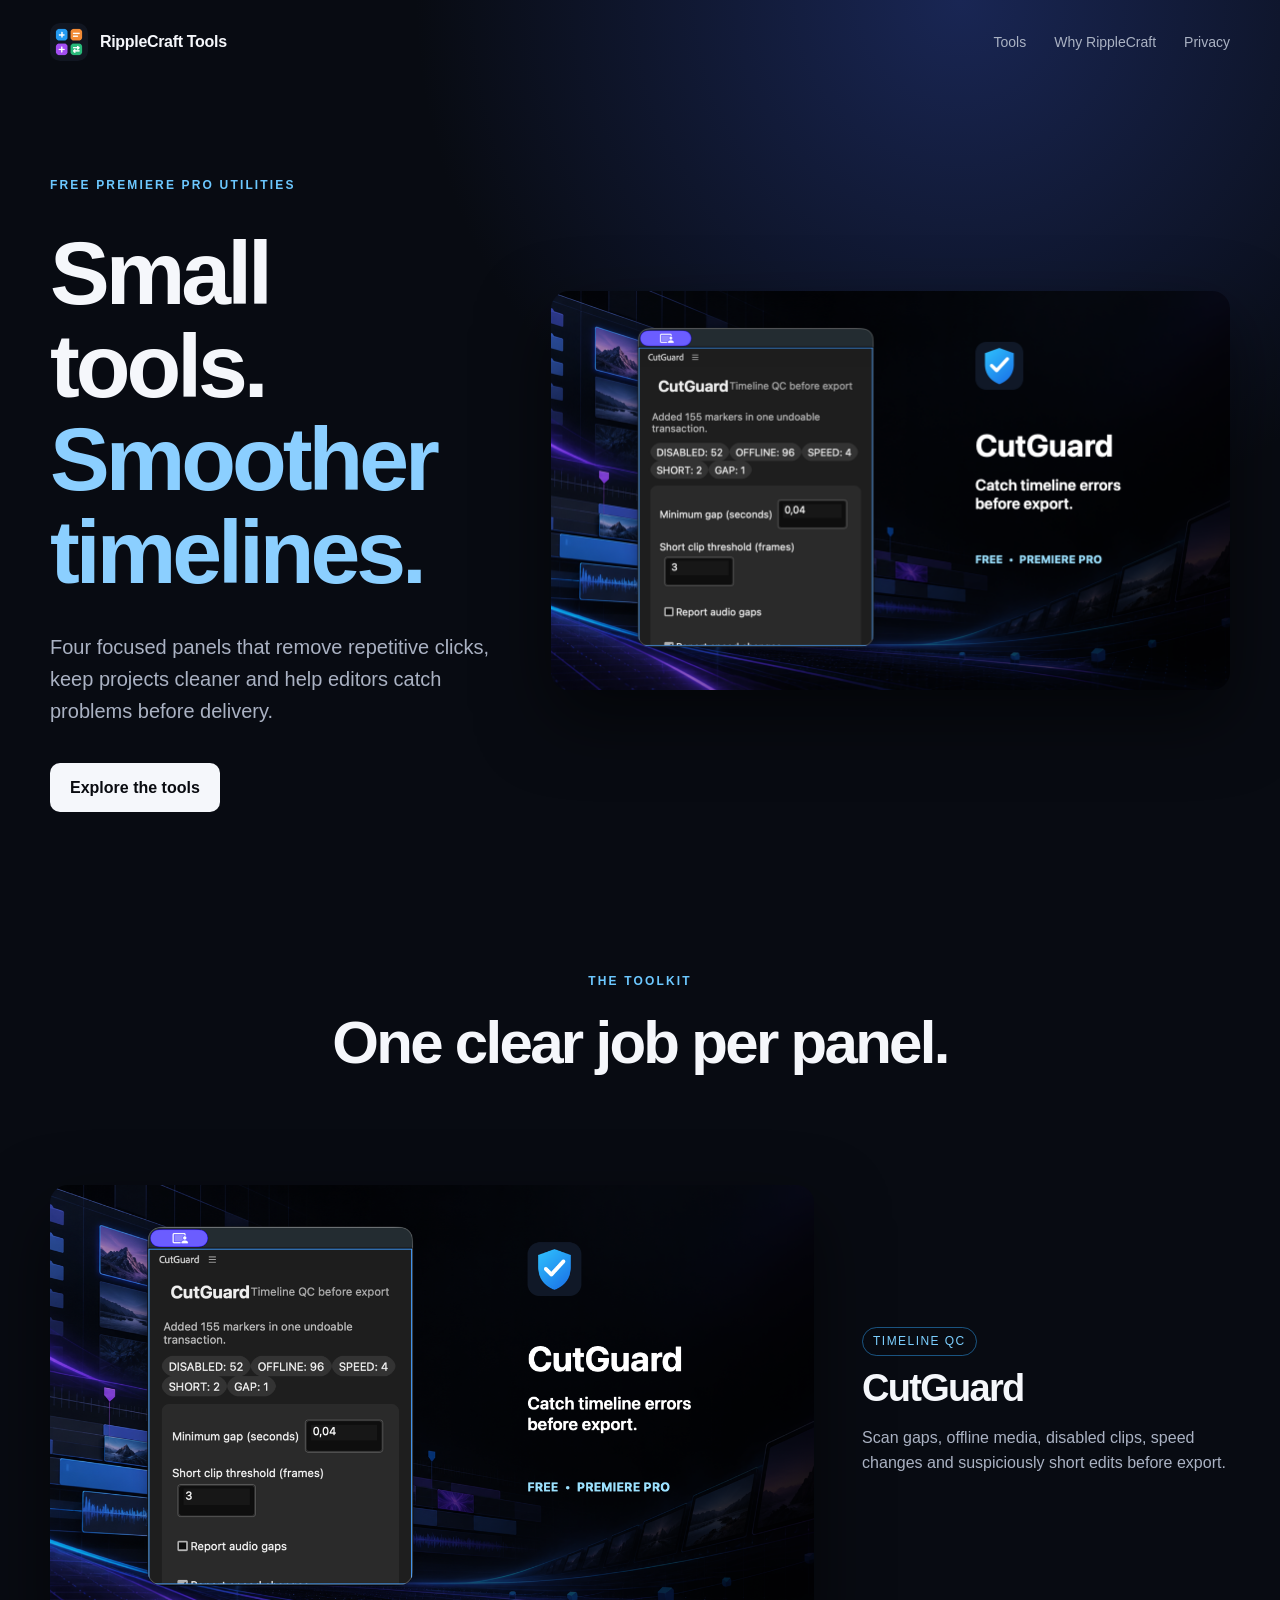
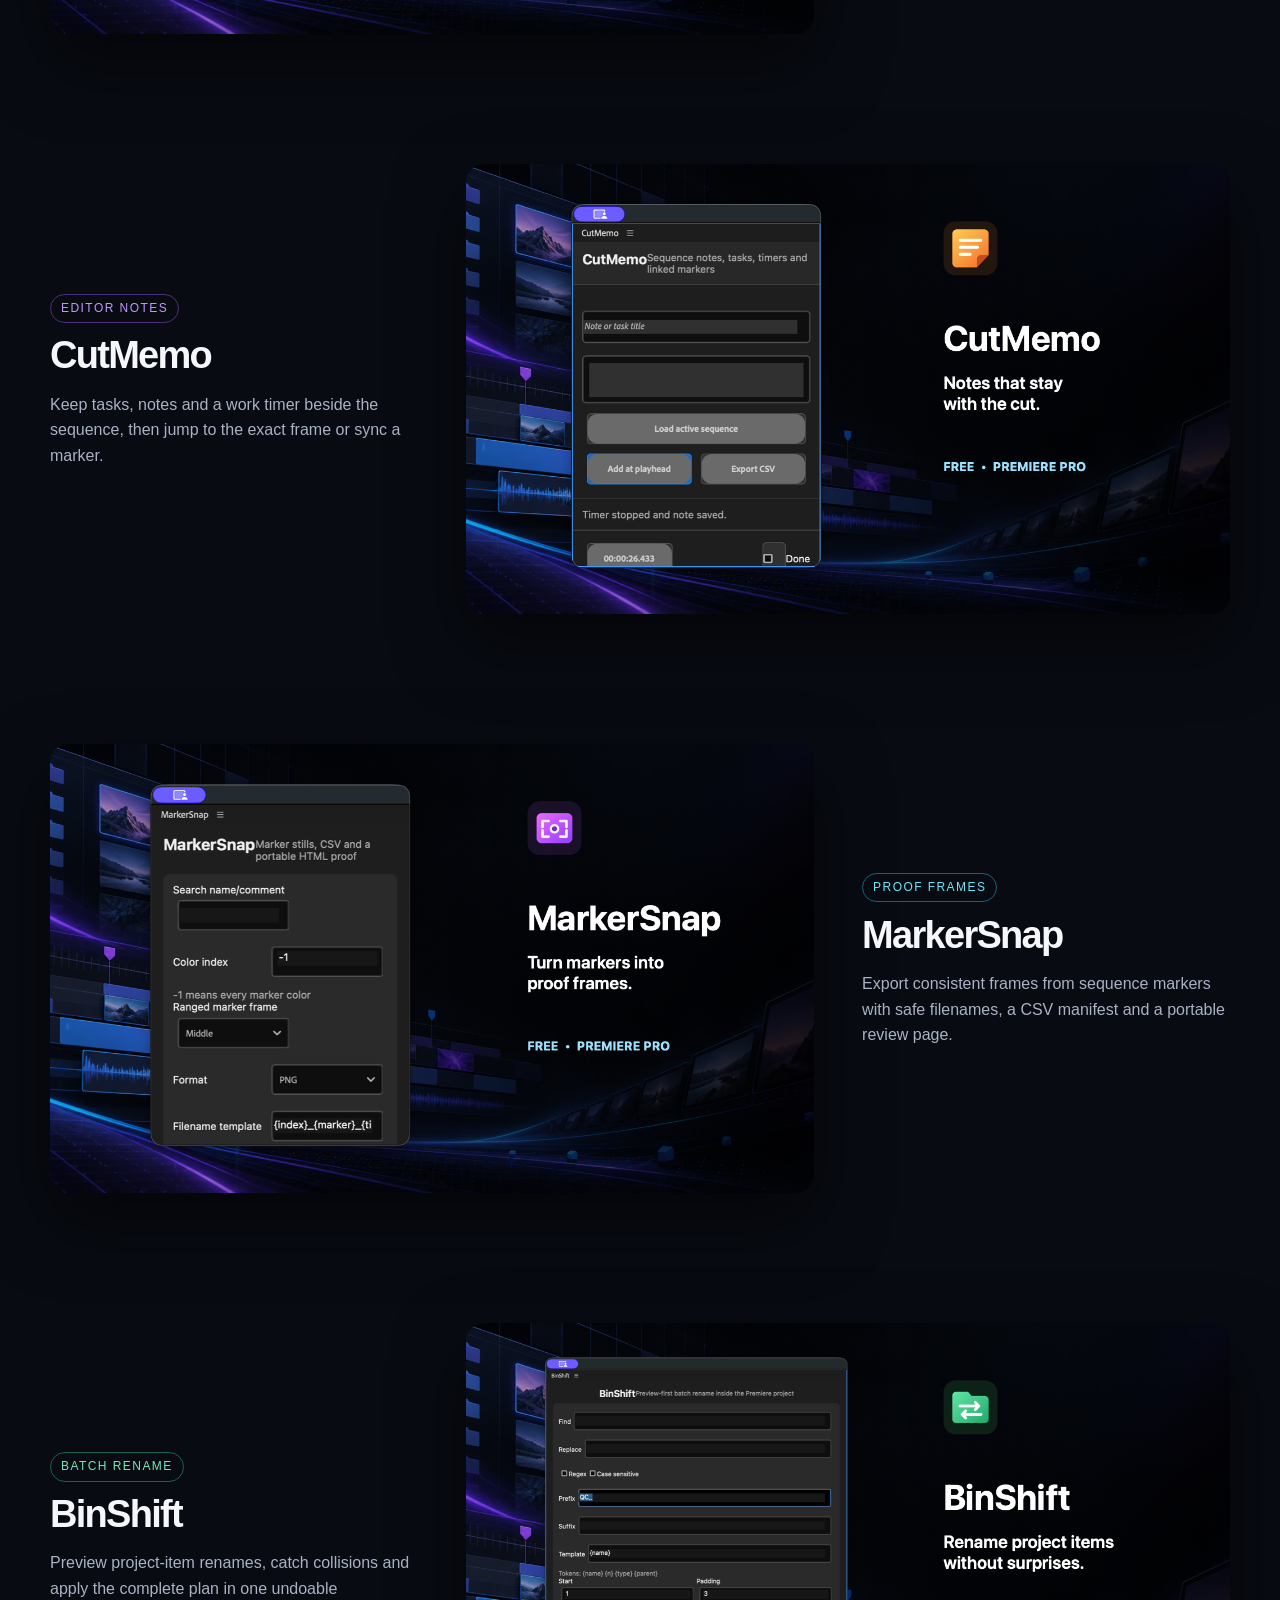
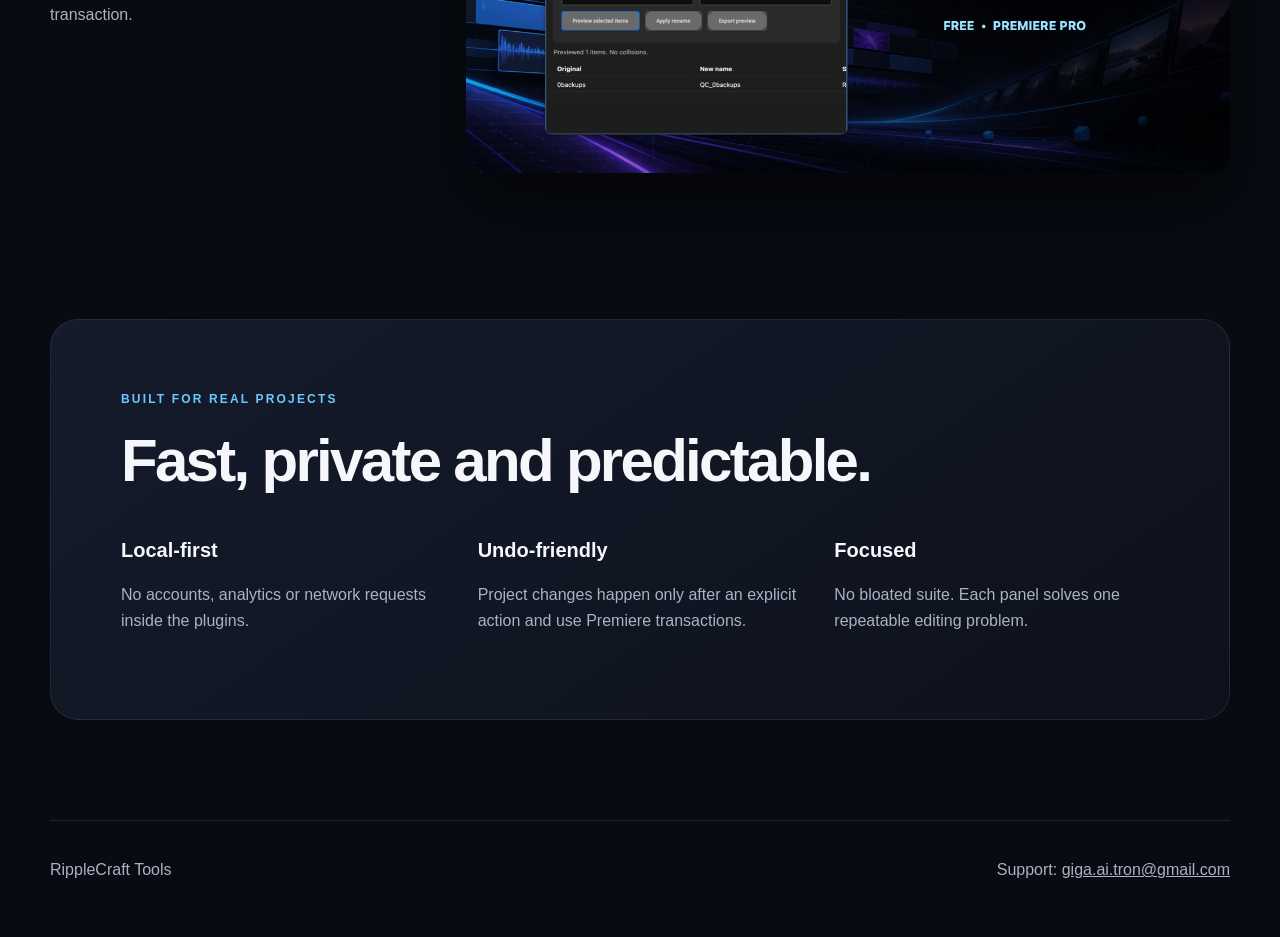
==== index.html @ ba37f42d "Launch RippleCraft Tools website" ====
<!doctype html>
<html lang="en">
<head>
  <meta charset="utf-8">
  <meta name="viewport" content="width=device-width, initial-scale=1">
  <meta name="description" content="RippleCraft Tools makes focused, free, local-first utilities for Adobe Premiere Pro editors.">
  <title>RippleCraft Tools | Small tools. Smoother timelines.</title>
  <link rel="stylesheet" href="styles.css">
</head>
<body>
  <header class="nav">
    <a class="brand" href="#top"><img src="assets/publisher-logo.png" alt="RippleCraft Tools logo"><span>RippleCraft Tools</span></a>
    <nav><a href="#tools">Tools</a><a href="#principles">Why RippleCraft</a><a href="privacy.html">Privacy</a></nav>
  </header>

  <main id="top">
    <section class="hero">
      <div class="hero-copy">
        <div class="eyebrow">FREE PREMIERE PRO UTILITIES</div>
        <h1>Small tools.<br><span>Smoother timelines.</span></h1>
        <p>Four focused panels that remove repetitive clicks, keep projects cleaner and help editors catch problems before delivery.</p>
        <a class="button" href="#tools">Explore the tools</a>
      </div>
      <div class="hero-art"><img src="assets/cutguard-hero.png" alt="CutGuard running inside Premiere Pro"></div>
    </section>

    <section id="tools" class="tools">
      <div class="section-heading"><div class="eyebrow">THE TOOLKIT</div><h2>One clear job per panel.</h2></div>
      <article class="card"><img src="assets/cutguard-hero.png" alt="CutGuard interface"><div><span class="pill">Timeline QC</span><h3>CutGuard</h3><p>Scan gaps, offline media, disabled clips, speed changes and suspiciously short edits before export.</p></div></article>
      <article class="card reverse"><img src="assets/cutmemo-hero.png" alt="CutMemo interface"><div><span class="pill violet">Editor notes</span><h3>CutMemo</h3><p>Keep tasks, notes and a work timer beside the sequence, then jump to the exact frame or sync a marker.</p></div></article>
      <article class="card"><img src="assets/markersnap-hero.png" alt="MarkerSnap interface"><div><span class="pill cyan">Proof frames</span><h3>MarkerSnap</h3><p>Export consistent frames from sequence markers with safe filenames, a CSV manifest and a portable review page.</p></div></article>
      <article class="card reverse"><img src="assets/binshift-hero.png" alt="BinShift interface"><div><span class="pill green">Batch rename</span><h3>BinShift</h3><p>Preview project-item renames, catch collisions and apply the complete plan in one undoable transaction.</p></div></article>
    </section>

    <section id="principles" class="principles">
      <div><div class="eyebrow">BUILT FOR REAL PROJECTS</div><h2>Fast, private and predictable.</h2></div>
      <div class="principle-grid">
        <div><strong>Local-first</strong><p>No accounts, analytics or network requests inside the plugins.</p></div>
        <div><strong>Undo-friendly</strong><p>Project changes happen only after an explicit action and use Premiere transactions.</p></div>
        <div><strong>Focused</strong><p>No bloated suite. Each panel solves one repeatable editing problem.</p></div>
      </div>
    </section>
  </main>

  <footer><span>RippleCraft Tools</span><span>Support: <a href="mailto:giga.ai.tron@gmail.com">giga.ai.tron@gmail.com</a></span></footer>
</body>
</html>
---- styles.css ----
:root { color-scheme: dark; --bg:#080b12; --panel:#111624; --ink:#f5f7fb; --muted:#aab2c3; --blue:#30a8ff; --violet:#9f54f5; --green:#2bc68b; }
* { box-sizing:border-box; }
html { scroll-behavior:smooth; }
body { margin:0; background:radial-gradient(circle at 75% 0%,#192654 0,transparent 34rem),var(--bg); color:var(--ink); font:16px/1.6 -apple-system,BlinkMacSystemFont,"Segoe UI",sans-serif; }
a { color:inherit; }
.nav { width:min(1180px,calc(100% - 40px)); margin:auto; height:84px; display:flex; align-items:center; justify-content:space-between; }
.brand { display:flex; gap:12px; align-items:center; text-decoration:none; font-weight:750; letter-spacing:-.02em; }
.brand img { width:38px; height:38px; border-radius:10px; }
nav { display:flex; gap:28px; }
nav a { text-decoration:none; color:var(--muted); font-size:14px; }
main { width:min(1180px,calc(100% - 40px)); margin:auto; }
.hero { padding:92px 0 70px; display:grid; grid-template-columns:.8fr 1.2fr; align-items:center; gap:48px; }
.eyebrow { color:#6cc8ff; font-size:12px; font-weight:800; letter-spacing:.18em; }
h1,h2,h3 { line-height:1.04; letter-spacing:-.045em; margin:.35em 0; }
h1 { font-size:clamp(52px,7vw,92px); }
h1 span { color:#8bcfff; }
h2 { font-size:clamp(36px,5vw,60px); }
h3 { font-size:38px; }
.hero p { color:var(--muted); max-width:560px; font-size:20px; }
.button { display:inline-block; margin-top:16px; padding:12px 20px; border-radius:10px; background:var(--ink); color:#090b10; font-weight:750; text-decoration:none; }
.hero-art img,.card img { width:100%; border-radius:18px; box-shadow:0 28px 70px #0008; }
.section-heading { text-align:center; padding:90px 0 45px; }
.card { display:grid; grid-template-columns:1.35fr .65fr; gap:48px; align-items:center; padding:44px 0 86px; }
.card.reverse { grid-template-columns:.65fr 1.35fr; }
.card.reverse img { order:2; }
.card p,.principles p,.legal p { color:var(--muted); }
.pill { display:inline-block; padding:4px 10px; border:1px solid #30a8ff77; border-radius:999px; color:#7ccfff; font-size:12px; text-transform:uppercase; letter-spacing:.12em; }
.pill.violet { color:#c595ff; border-color:#9f54f577; }.pill.cyan { color:#6ee7f7; border-color:#2dc6df77; }.pill.green { color:#72eab7; border-color:#2bc68b77; }
.principles { margin:60px 0 100px; padding:70px; background:linear-gradient(145deg,#141b2b,#0d111b); border:1px solid #ffffff14; border-radius:28px; }
.principle-grid { display:grid; grid-template-columns:repeat(3,1fr); gap:32px; margin-top:42px; }
.principle-grid strong { font-size:20px; }
footer { width:min(1180px,calc(100% - 40px)); margin:auto; padding:36px 0 54px; border-top:1px solid #ffffff18; display:flex; justify-content:space-between; color:var(--muted); }
.legal main { max-width:760px; padding:100px 0; }.legal h1 { font-size:58px; }.legal p { font-size:19px; }
@media (max-width:800px) { nav { display:none; }.hero,.card,.card.reverse { grid-template-columns:1fr; }.card.reverse img { order:0; }.hero { padding-top:54px; }.principles { padding:36px; }.principle-grid { grid-template-columns:1fr; } footer { flex-direction:column; gap:8px; } }
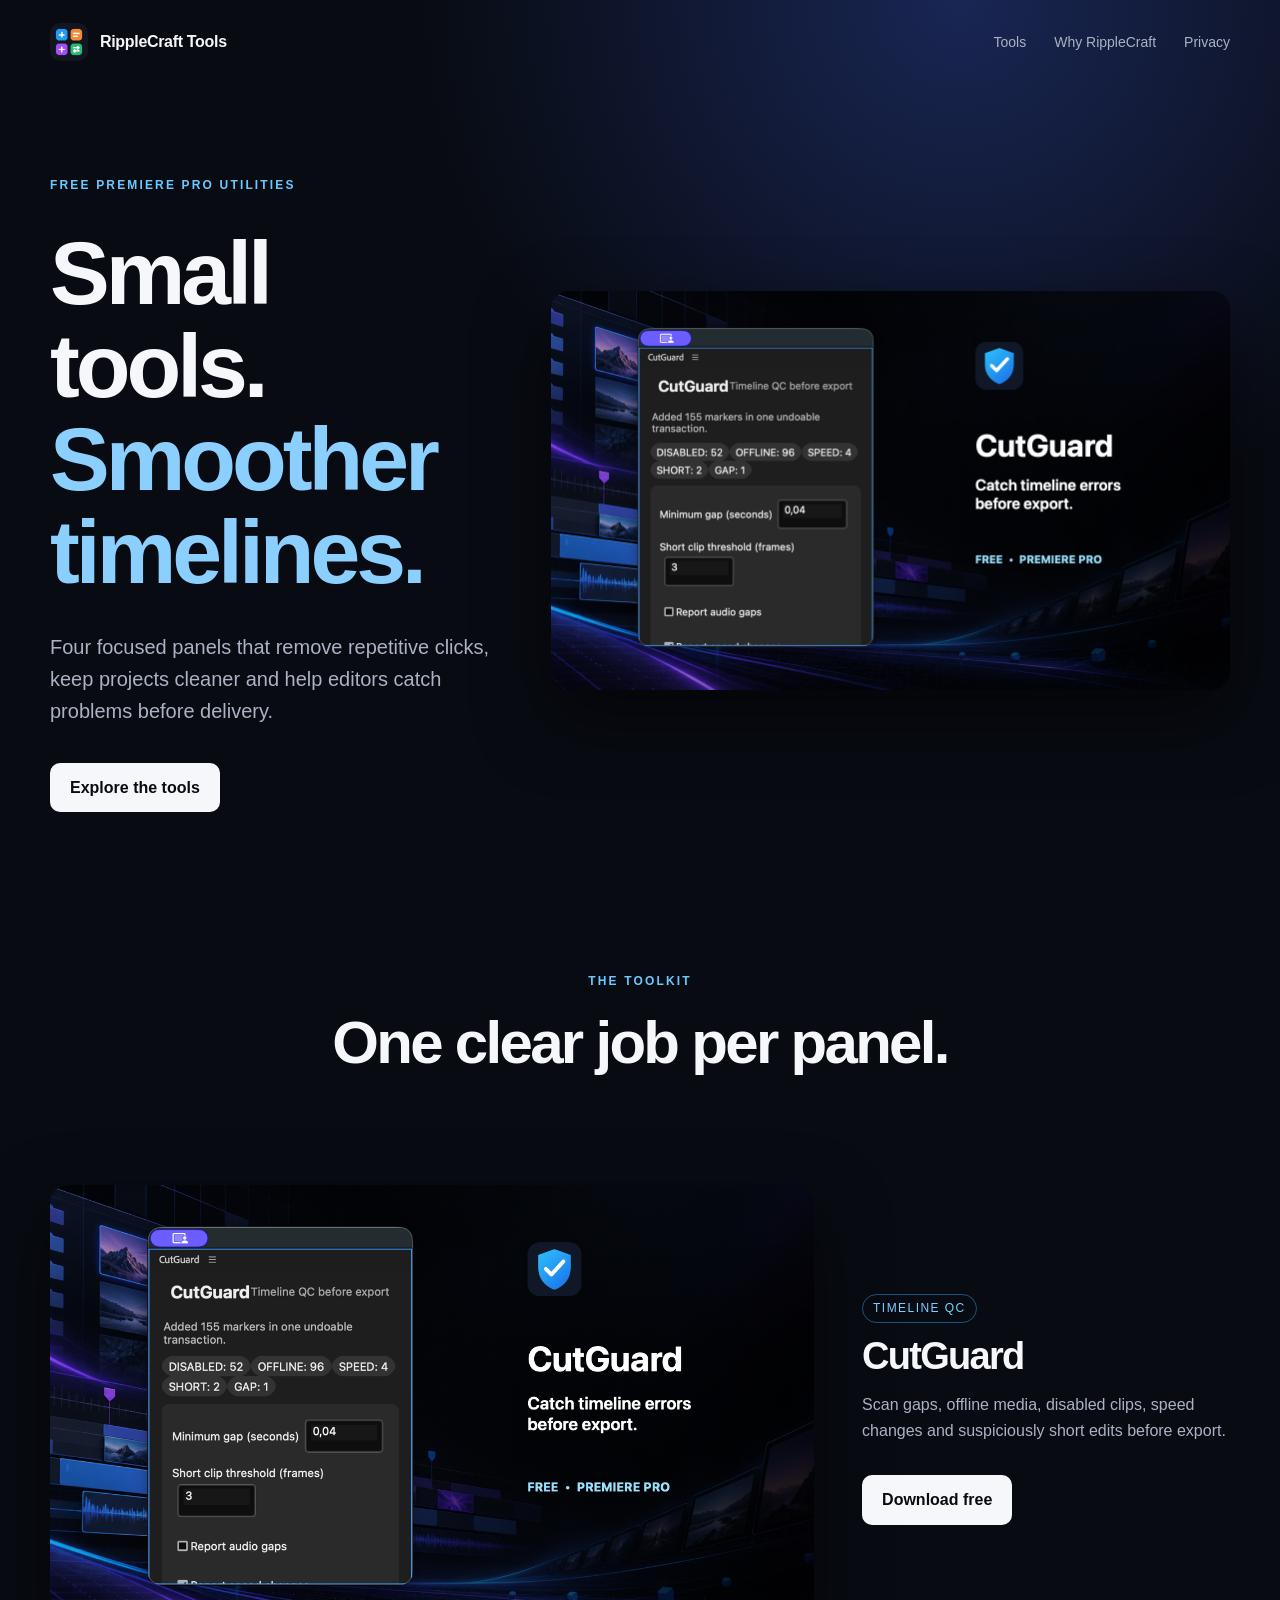
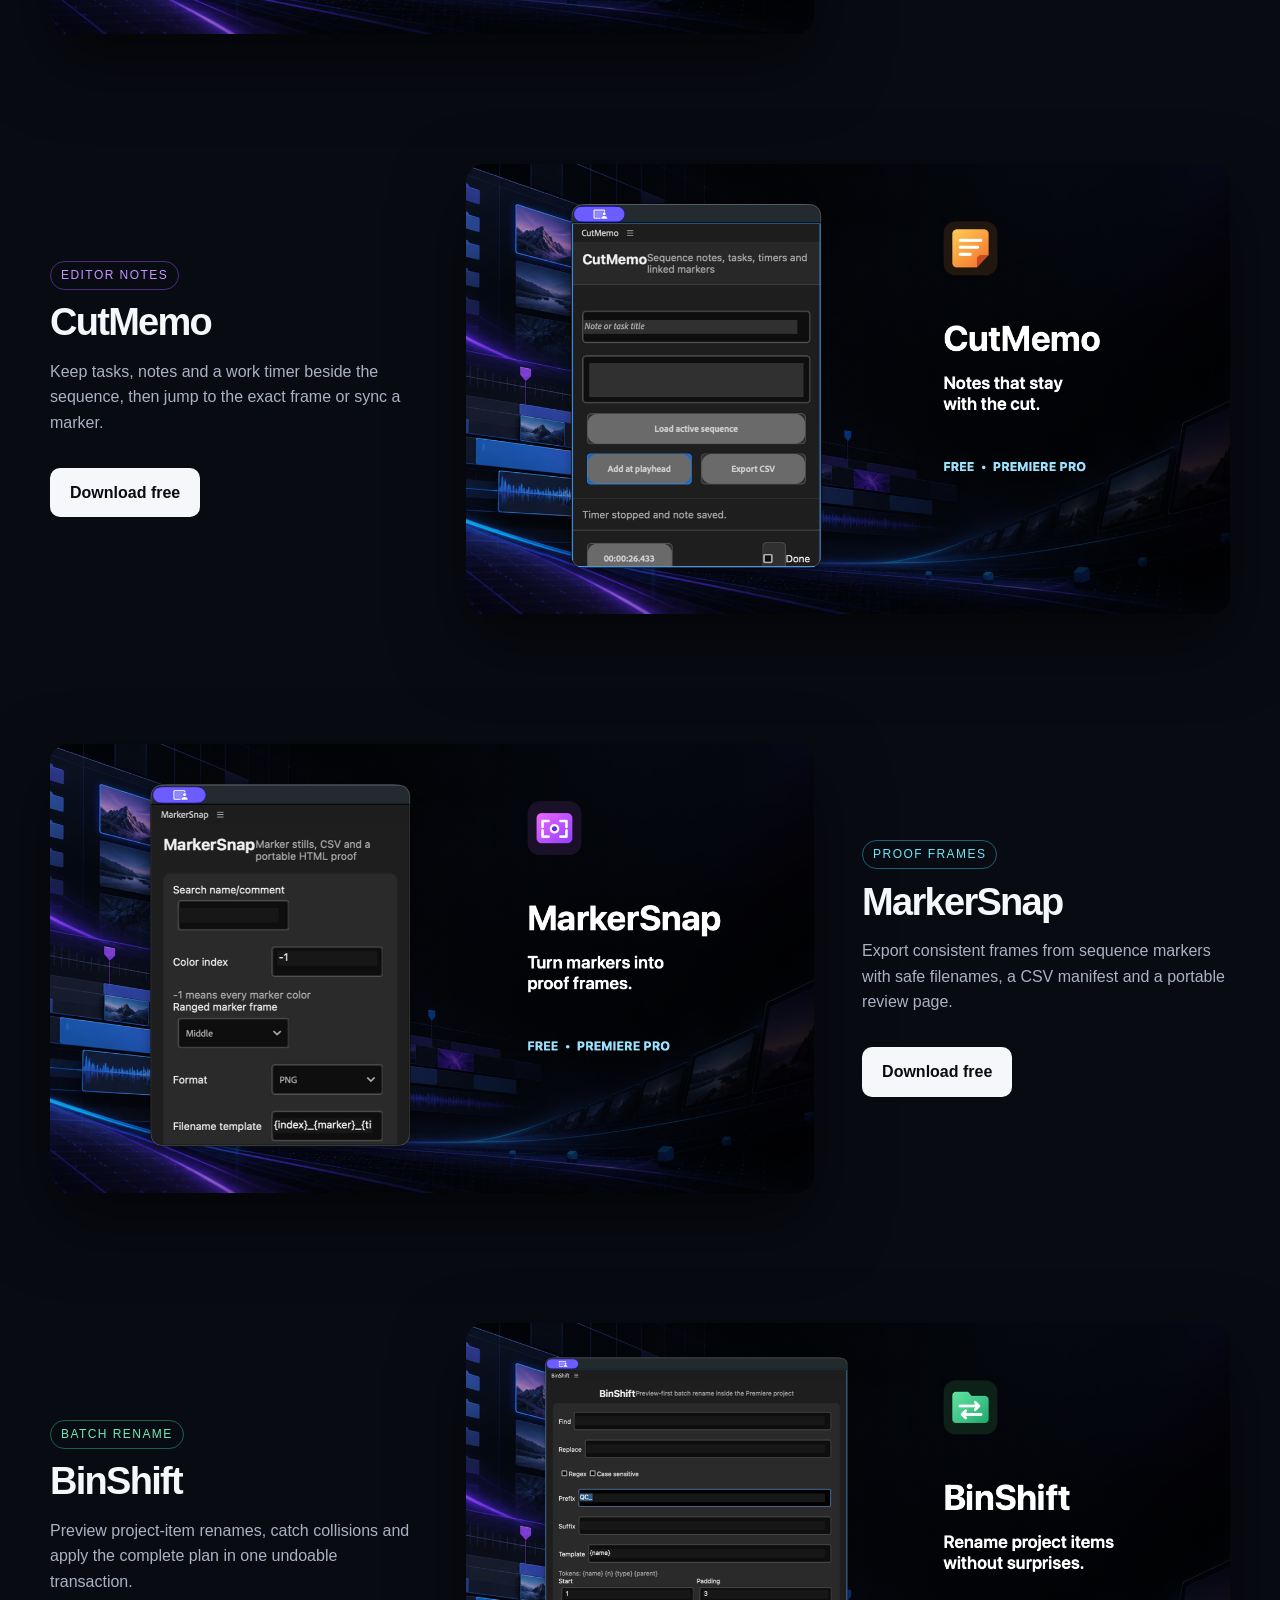
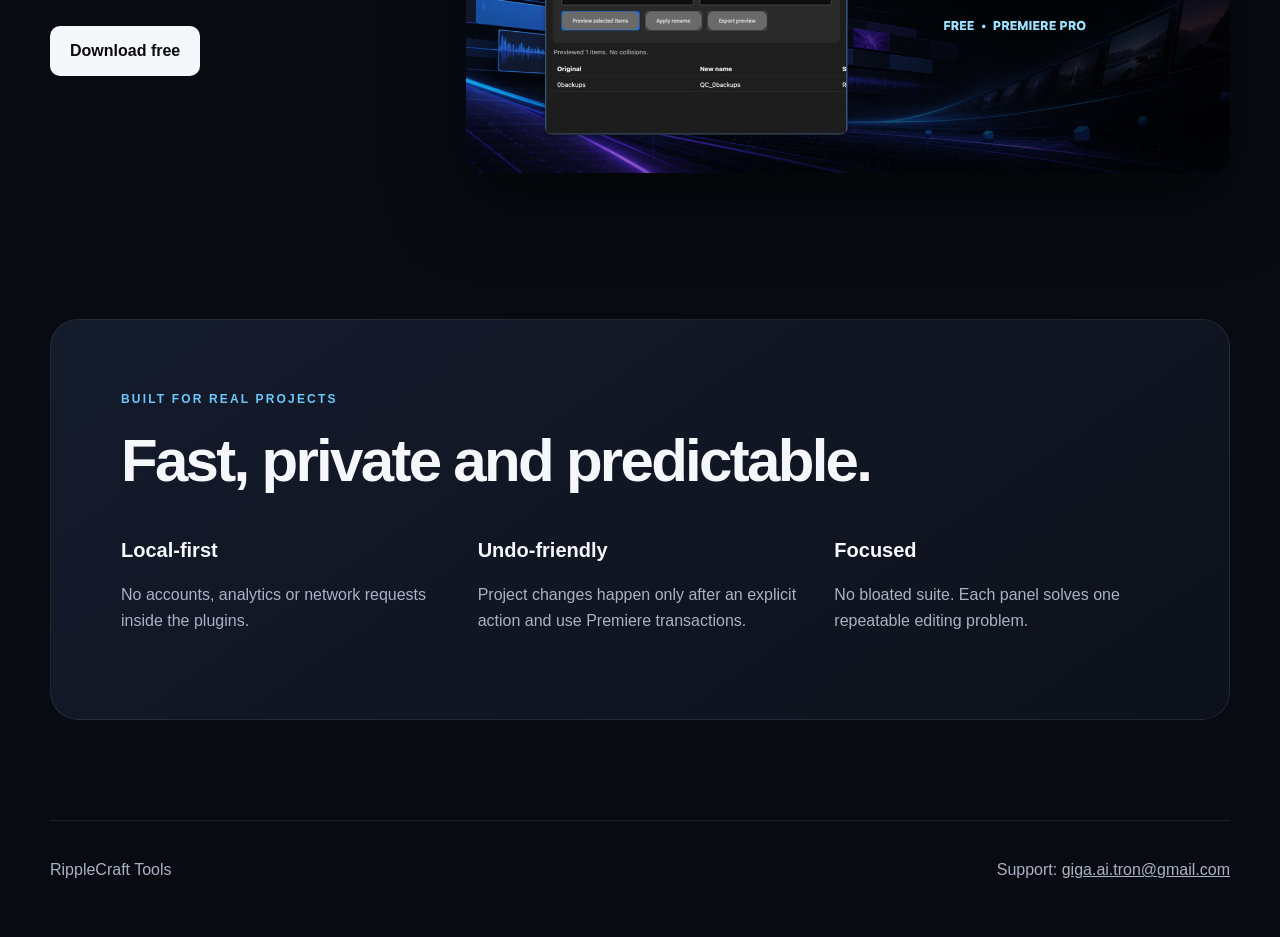
==== commit dde55a12: "Add direct plugin downloads" ====
--- a/index.html
+++ b/index.html
@@ -26,10 +26,10 @@
 
     <section id="tools" class="tools">
       <div class="section-heading"><div class="eyebrow">THE TOOLKIT</div><h2>One clear job per panel.</h2></div>
-      <article class="card"><img src="assets/cutguard-hero.png" alt="CutGuard interface"><div><span class="pill">Timeline QC</span><h3>CutGuard</h3><p>Scan gaps, offline media, disabled clips, speed changes and suspiciously short edits before export.</p></div></article>
-      <article class="card reverse"><img src="assets/cutmemo-hero.png" alt="CutMemo interface"><div><span class="pill violet">Editor notes</span><h3>CutMemo</h3><p>Keep tasks, notes and a work timer beside the sequence, then jump to the exact frame or sync a marker.</p></div></article>
-      <article class="card"><img src="assets/markersnap-hero.png" alt="MarkerSnap interface"><div><span class="pill cyan">Proof frames</span><h3>MarkerSnap</h3><p>Export consistent frames from sequence markers with safe filenames, a CSV manifest and a portable review page.</p></div></article>
-      <article class="card reverse"><img src="assets/binshift-hero.png" alt="BinShift interface"><div><span class="pill green">Batch rename</span><h3>BinShift</h3><p>Preview project-item renames, catch collisions and apply the complete plan in one undoable transaction.</p></div></article>
+      <article class="card"><img src="assets/cutguard-hero.png" alt="CutGuard interface"><div><span class="pill">Timeline QC</span><h3>CutGuard</h3><p>Scan gaps, offline media, disabled clips, speed changes and suspiciously short edits before export.</p><a class="button" href="https://github.com/gigatron-ai/ripplecraft-tools/releases/latest/download/CutGuard%201.0.0.zip">Download free</a></div></article>
+      <article class="card reverse"><img src="assets/cutmemo-hero.png" alt="CutMemo interface"><div><span class="pill violet">Editor notes</span><h3>CutMemo</h3><p>Keep tasks, notes and a work timer beside the sequence, then jump to the exact frame or sync a marker.</p><a class="button" href="https://github.com/gigatron-ai/ripplecraft-tools/releases/latest/download/CutMemo%201.0.0.zip">Download free</a></div></article>
+      <article class="card"><img src="assets/markersnap-hero.png" alt="MarkerSnap interface"><div><span class="pill cyan">Proof frames</span><h3>MarkerSnap</h3><p>Export consistent frames from sequence markers with safe filenames, a CSV manifest and a portable review page.</p><a class="button" href="https://github.com/gigatron-ai/ripplecraft-tools/releases/latest/download/MarkerSnap%201.0.0.zip">Download free</a></div></article>
+      <article class="card reverse"><img src="assets/binshift-hero.png" alt="BinShift interface"><div><span class="pill green">Batch rename</span><h3>BinShift</h3><p>Preview project-item renames, catch collisions and apply the complete plan in one undoable transaction.</p><a class="button" href="https://github.com/gigatron-ai/ripplecraft-tools/releases/latest/download/BinShift%201.0.0.zip">Download free</a></div></article>
     </section>
 
     <section id="principles" class="principles">
